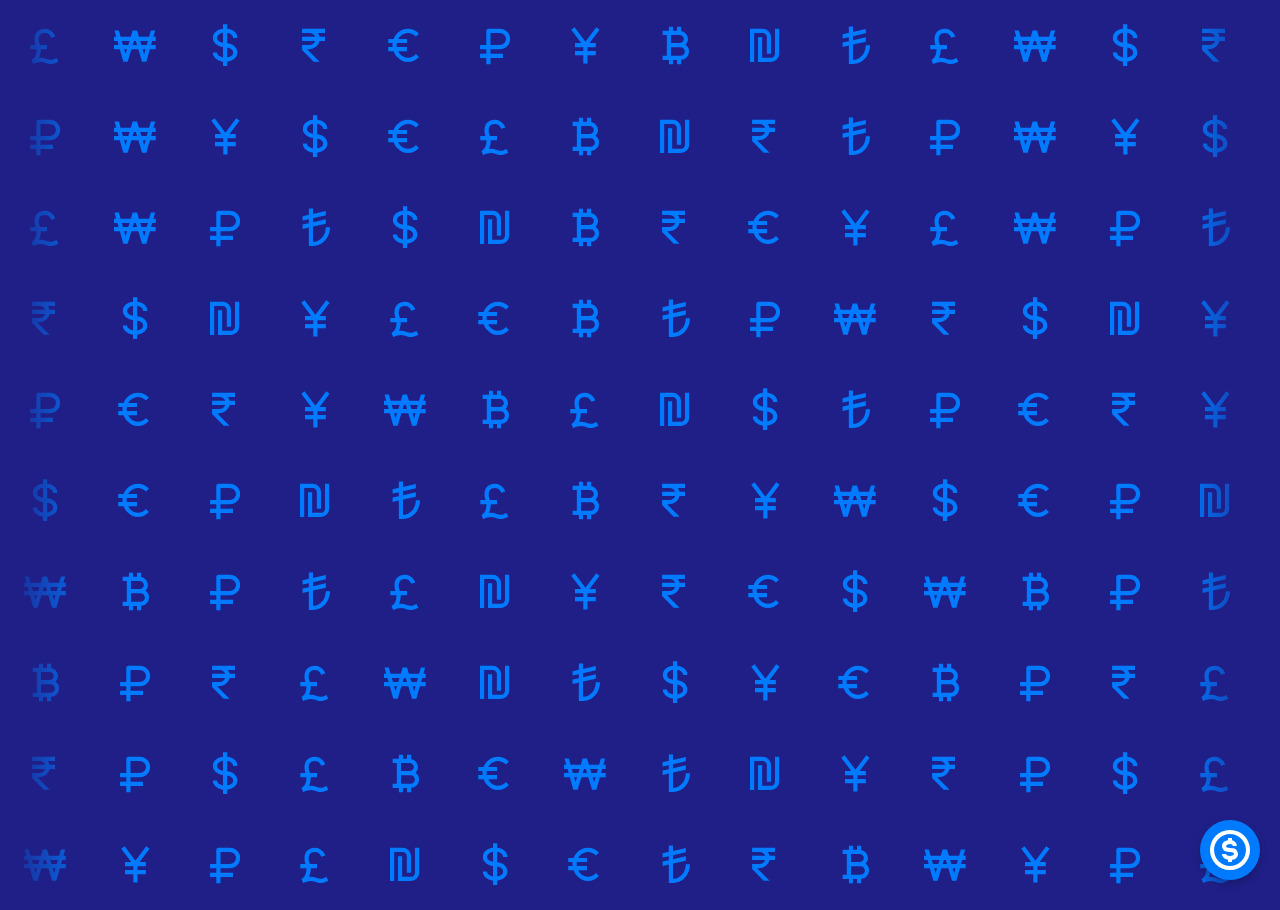
==== Fenny/templates/index.html @ af8201c7 "file add option but still ui needs to be fixed" ====
<!DOCTYPE html>
<html lang="en">

<head>
  <meta charset="UTF-8" />
  <meta name="viewport" content="width=device-width, initial-scale=1.0" />
  <title>Chatbot</title>
  <link href="https://unpkg.com/boxicons@2.1.4/css/boxicons.min.css" rel="stylesheet" />
  <link rel="stylesheet" href="../assets/css/styles.css" />
</head>

<body>
  <!-- Currency Container -->
  <div id="currencies-container" class="currencies-container"></div>

  <!-- Chatbot Toggle Button -->
  <button id="chatbot-toggle">
    <i class="bx bx-dollar-circle bx-lg"></i>
  </button>

  <!-- Chatbot Container -->
  <div id="chatbot" class="chatbot-container collapsed">
    <div class="chatbot-header">
      <span>Fenny</span>
      <div class="chatbot-controls">
        <!-- Maximize Button -->
        <button class="maximize-btn" id="maximize-btn">
          <i class="bx bx-plus"></i>
        </button>
        <!-- Minimize Button -->
        <button class="minimize-btn" id="minimize-btn">
          <i class="bx bx-chevron-down"></i>
        </button>
      </div>
    </div>

    <!-- Chat Messages -->
    <div class="chatbot-messages" id="message-box"></div>

    <!-- Input Area -->
    <div class="chatbot-input-area">
      <div class="input-container">
        <!-- File Upload Display -->
        <div id="file-upload-display" class="file-upload-display hidden">
          <div class="file-upload-content">
            <i class="bx bxs-file-pdf pdf-icon"></i>
            <button class="remove-file-btn" onclick="removeFile()">
              <i class='bx bxs-x-circle'></i>
            </button>
          </div>
          <div id="file-upload-progress" class="file-upload-progress hidden"></div>
        </div>

        <!-- File Upload Input -->
        <label for="file-upload" class="file-upload-icon">
          <i class="bx bxs-plus-circle"></i>
        </label>
        <input type="file" id="file-upload" class="file-input" accept="application/pdf" />

        <!-- Text Area -->
        <textarea class="message-input" id="message" placeholder="Type your message..."></textarea>

        <!-- Send Button -->
        <button class="send-btn" onclick="send()">
          <i class="bx bxs-chevrons-right"></i>
        </button>
      </div>
    </div>
  </div>

  <!-- Scripts -->
  <script src="../assets/js/script.js"></script>
  <script src="../assets/js/currencies.js"></script>
</body>

</html>
---- Fenny/assets/css/styles.css ----
/* General Reset */
* {
  box-sizing: border-box;
  margin: 0;
  padding: 0;
  font-family: system-ui, -apple-system, BlinkMacSystemFont, "Segoe UI", Roboto,
    Oxygen, Ubuntu, Cantarell, "Open Sans", "Helvetica Neue", sans-serif;
}

body {
  background: #1f1f87;
}

/* Chatbot Toggle Button */
#chatbot-toggle {
  position: fixed;
  bottom: 20px;
  right: 20px;
  width: 60px;
  height: 60px;
  border-radius: 50%;
  background: #007bff;
  color: white;
  border: none;
  display: flex;
  align-items: center;
  justify-content: center;
  cursor: pointer;
  box-shadow: 0 4px 8px rgba(0, 0, 0, 0.2);
  z-index: 10;
}

/* Chatbot Container */
.chatbot-container {
  position: fixed;
  bottom: 100px;
  right: 20px;
  width: 600px;
  height: 500px;
  background: rgba(255, 255, 255, 0.15);
  backdrop-filter: blur(15px);
  border: 2px solid rgba(255, 255, 255, 0.18);
  border-radius: 20px;
  overflow: hidden;
  transition: all 0.5s;
  box-shadow: 0 8px 32px rgba(0, 0, 0, 0.2);
  opacity: 1;
  z-index: 9;
}

.chatbot-container.maximized {
  width: 60%;
  height: 60%;
  bottom: 100px;
  right: 20px;
  border-radius: 20px;
}

.collapsed {
  width: 0;
  height: 0;
  opacity: 0;
}

/* Chatbot Header */
.chatbot-header {
  padding: 10px;
  background: #3d3d3d00;
  color: white;
  display: flex;
  justify-content: space-between;
  align-items: center;
}

/* Chatbot Messages */
.chatbot-messages {
  padding: 10px;
  height: calc(100% - 120px);
  overflow-y: auto;
}

/* Chatbot Input Area */
.chatbot-input-area {
  padding: 10px;
  background: rgba(0, 0, 0, 0);
}

.input-container {
  display: flex;
  align-items: end;
  border: 1px solid #ddd;
  border-radius: 20px;
  padding: 5px 10px;
  background: white;
}

.message-input {
  flex-grow: 1;
  /* Allows it to take available space in the container */
  border: none;
  padding: 10px;
  font-size: 14px;
  border-radius: 20px;
  background: transparent;
  resize: none;
  /* Prevents manual resizing by the user */
  overflow-y: auto;
  /* Enables vertical scrolling for long messages */
  max-height: 100px;
  /* Limits the height to prevent overflowing the UI */
  height: 40px;
  /* Initial height */
  width: 100%;
  /* Ensures it spans the container width */
}

.message-input:focus {
  outline: none;
  background: #f8f9fa;
  /* Optional: Add a subtle focus background */
}

.file-input {
  display: none;
}

.send-btn {
  border: none;
  background: none;
  font-size: 30px;
  color: #007bff;
  margin-left: 10px;
  cursor: pointer;
  transition: color 0.3s ease;
}

.send-btn:hover i {
  color: #0056b3;
}

.file-upload-icon {
  cursor: pointer;
  display: flow;
  margin-right: 10px;
  font-size: 30px;
  color: #007bff;
  /* Blue for file attachment */
  transition: color 0.3s ease;
}

.file-upload-icon:hover i {
  color: #0056b3;
  /* Darker blue on hover */
}

.file-input {
  display: none;
  /* Hide the default file input */
}


/* File Upload Display */
.file-upload-display {
  position: relative;
  display: flex;
  align-items: center;
  gap: 8px;
  padding: 4px 8px;
  background: rgba(255, 255, 255, 0);
  border-radius: 12px;
  box-shadow: 0 2px 4px rgba(0, 0, 0, 0.1);
  font-size: 14px;
  color: #333;
  margin-right: 10px;
}

.file-upload-display.hidden {
  display: none;
}

.pdf-icon {
  font-size: 24px;
  color: #e74c3c; /* Red for PDF icon */
}

/* File Upload Progress Bar */
.file-upload-progress {
  height: 5px;
  background: linear-gradient(to right, #007bff, #1f86ff);
  width: 0; /* Start with no progress */
  border-radius: 3px;
  transition: width 0.5s ease;
}

.file-upload-progress.hidden {
  display: none;
}

.file-upload-display {
  position: relative;
  display: flex;
  flex-direction: column;
  align-items: center;
  gap: 5px;
  padding: 10px;
  background: rgba(255, 255, 255, 0.8);
  border-radius: 12px;
  box-shadow: 0 2px 4px rgba(0, 0, 0, 0.1);
}

.file-upload-content {
  position: relative;
  display: flex;
  align-items: center;
}

.pdf-icon {
  font-size: 24px;
  color: #e74c3c; /* Red for PDF icon */
}

.remove-file-btn {
  position: absolute;
  top: -5px;
  right: -5px;
  background: none;
  border: none;
  font-size: 14px;
  color: #e74c3c; /* Red for remove */
  cursor: pointer;
}

.remove-file-btn:hover {
  color: #c0392b; /* Darker red on hover */
}


/* Hide default file input */
.file-input {
  display: none;
}

/* File Upload Icon Styling */
.file-upload-icon {
  cursor: pointer;
  font-size: 30px;
  color: #007bff; /* Blue for file attachment */
  margin-right: 10px;
}

.file-upload-icon:hover i {
  color: #0056b3; /* Darker blue on hover */
}


.chatbot-controls {
  display: flex;
  gap: 2px;
  /* Space between buttons */
}

.minimize-btn,
.maximize-btn {
  border: none;
  background: none;
  cursor: pointer;
  display: flex;
  align-items: center;
  justify-content: center;
}

.minimize-btn i {
  font-size: 24px;
  color: #ffc107;
  /* Yellow for minimise */
  transition: color 0.3s ease;
}

.minimize-btn:hover i {
  color: #e0a800;
  /* Darker yellow on hover */
}

.maximize-btn i {
  font-size: 24px;
  color: #28a745;
  /* Green for maximise */
  transition: color 0.3s ease;
}

.maximize-btn:hover i {
  color: #218838;
  /* Darker green on hover */
}



/* Apply bounce animation to the circle toggle button */
#chatbot-toggle {
  animation: bounce 2s infinite;
}

/* User message styling */
.chat-message-sent {
  background-color: #007bff;
  color: white;
  align-self: flex-end;
  border-radius: 20px;
  animation: fadeIn 0.3s ease-in;
}

/* Bot response styling */
.chat-message-received {
  background-color: #e6f2ff;
  color: black;
  align-self: flex-start;
  border-radius: 20px;
  max-width: 70%;
  margin: 8px 0;
  animation: fadeIn 0.3s ease-in;
}

/* Center alignment for chat message div */
.chat-message-div {
  display: flex;
  flex-direction: column;
  align-items: flex-start;
}


/* Ensure that messages scroll to the bottom */
#message-box {
  display: flex;
  flex-direction: column;
  align-items: flex-start;
  overflow-y: auto;
  padding: 10px;
}

/* Styling for the timestamp */
.timestamp {
  font-size: 10px;
  color: #aaa;
  position: absolute;
  bottom: -12px;
  right: 5px;
}

/* Timestamp Styling */
.chat-message-div {
  display: flex;
  flex-direction: column;
  align-items: flex-start;
  margin-bottom: 10px;
  position: relative;
}

.chat-message-sent,
.chat-message-received {
  padding: 10px 10px;
  border-radius: 20px;
  max-width: 70%;
  margin: 8px 0;
  animation: fadeIn 0.3s ease-in;
  position: relative;
  word-wrap: break-word;
  /* Ensure long words or URLs break into the next line */
  overflow-wrap: break-word;
  /* Additional support for breaking long words */
  white-space: pre-wrap;
  /* Preserve spaces and line breaks */
  position: relative;
}

/* Styling for the timestamp */
.timestamp {
  font-size: 10px;
  color: #aaa;
  position: absolute;
  bottom: -14px;
  right: 5px;
}

/* Scrolling Container */
.currency {
  overflow: hidden;
  padding: 20px 0;
  white-space: nowrap;
  position: relative;
}

.currency:before,
.currency:after {
  position: absolute;
  top: 0;
  width: 100px;
  height: 100%;
  content: "";
  z-index: 2;
}

.currency:before {
  left: 0;
  background: linear-gradient(to left, rgba(255, 255, 255, 0), #1f1f87);
}

.currency:after {
  right: 0;
  background: linear-gradient(to right, rgba(255, 255, 255, 0), #1f1f87);
}

/* Currency Slides */
.currency-slide {
  display: inline-flex;
  animation: slide 50s infinite linear;
}

.currency-slide i {
  font-size: 50px;
  margin: 0 20px;
  color: #007bff;
  transition: transform 0.2s, color 0.2s;
}

.currency-slide.reverse {
  animation-direction: reverse;
}

/* Hover Effects */
.currency-slide i:hover {
  transform: scale(1.8);
  color: var(--random-hover-color);
}


/* Fade-in effect for new messages */
@keyframes fadeIn {
  from {
    opacity: 0;
  }

  to {
    opacity: 1;
  }
}

/* Animation Keyframes */
@keyframes slide {
  from {
    transform: translateX(0);
  }

  to {
    transform: translateX(-50%);
  }
}

/* Bounce animation */
@keyframes bounce {

  0%,
  20%,
  50%,
  80%,
  100% {
    transform: translateY(0);
  }

  40% {
    transform: translateY(-10px);
  }

  60% {
    transform: translateY(-5px);
  }
}
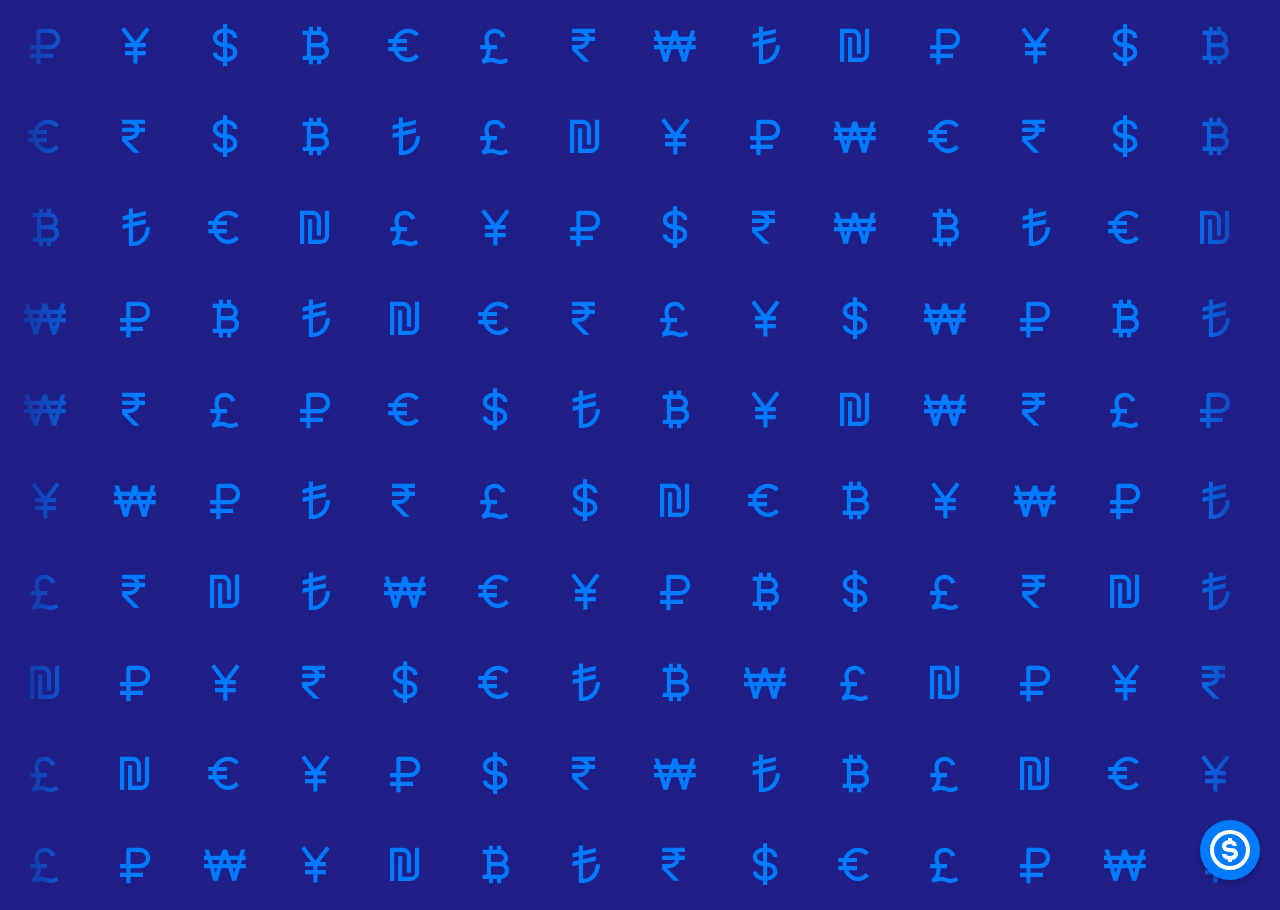
==== commit e8ac9865: "still stuck on frontend" ====
--- a/Fenny/templates/index.html
+++ b/Fenny/templates/index.html
@@ -4,24 +4,45 @@
 <head>
   <meta charset="UTF-8" />
   <meta name="viewport" content="width=device-width, initial-scale=1.0" />
-  <title>Chatbot</title>
+  <title>Financial Assistant Bot</title>
+  <link rel="icon" type="image/x-icon" href="../assets/images/pound.png" />
   <link href="https://unpkg.com/boxicons@2.1.4/css/boxicons.min.css" rel="stylesheet" />
   <link rel="stylesheet" href="../assets/css/styles.css" />
+  <link rel="stylesheet" href="../assets/css/responsive.css" />
+  <link rel="stylesheet" href="../assets/css/currency.css" />
 </head>
 
 <body>
   <!-- Currency Container -->
   <div id="currencies-container" class="currencies-container"></div>
-
   <!-- Chatbot Toggle Button -->
-  <button id="chatbot-toggle">
+  <div id="chatbot-toggle" class="circle-toggle">
     <i class="bx bx-dollar-circle bx-lg"></i>
-  </button>
-
+  </div>
+  <!-- Social Icons -->
+  <div class="social-icons hidden" id="social-icons">
+    <a href="https://github.com/yourusername" target="_blank" class="social-link">
+      <i class="bx bxl-github bx-border-circle"></i>
+    </a>
+    <a href="https://www.linkedin.com/in/yourusername" target="_blank" class="social-link">
+      <i class="bx bxl-linkedin bx-border-circle"></i>
+    </a>
+    <a href="path/to/your/resume.pdf" download class="social-link">
+      <i class="bx bxs-file-pdf bx-border-circle"></i>
+    </a>
+  </div>
   <!-- Chatbot Container -->
   <div id="chatbot" class="chatbot-container collapsed">
+    <!-- Header Section -->
     <div class="chatbot-header">
-      <span>Fenny</span>
+      <div class="header-left">
+        <!-- Glowing Icon and Title -->
+        <i class="bx bx-brain glowing-icon"></i>
+        <div class="header-text">
+          <span class="header-title">Fenny</span>
+          <span class="header-subtitle">- Your Personal Financial Assistant</span>
+        </div>
+      </div>
       <div class="chatbot-controls">
         <!-- Maximize Button -->
         <button class="maximize-btn" id="maximize-btn">
@@ -33,10 +54,8 @@
         </button>
       </div>
     </div>
-
     <!-- Chat Messages -->
     <div class="chatbot-messages" id="message-box"></div>
-
     <!-- Input Area -->
     <div class="chatbot-input-area">
       <div class="input-container">
@@ -45,10 +64,12 @@
           <div class="file-upload-content">
             <i class="bx bxs-file-pdf pdf-icon"></i>
             <button class="remove-file-btn" onclick="removeFile()">
-              <i class='bx bxs-x-circle'></i>
+              <i class="bx bxs-x-circle"></i>
             </button>
+            <div id="file-upload-progress" class="file-upload-progress hidden">
+              <span id="progress-percentage" class="progress-percentage">0%</span>
+            </div>
           </div>
-          <div id="file-upload-progress" class="file-upload-progress hidden"></div>
         </div>
 
         <!-- File Upload Input -->
@@ -73,4 +94,4 @@
   <script src="../assets/js/currencies.js"></script>
 </body>
 
-</html>
+</html>--- a/Fenny/assets/css/styles.css
+++ b/Fenny/assets/css/styles.css
@@ -30,13 +30,75 @@
   z-index: 10;
 }
 
+/* Social Icons Container */
+.social-icons {
+  position: fixed;
+  bottom: 20px;
+  right: 120px;
+  width: 120px;
+  height: 60px;
+  border-radius: 20%;
+  gap: 12px;
+  background: #00000000;
+  color: white;
+  border: none;
+  display: flex;
+  align-items: center;
+  justify-content: center;
+  cursor: pointer;
+  z-index: 10;
+  opacity: 0;
+  transform: translateX(-30px);
+  /* Start slightly hidden */
+  pointer-events: none;
+  transition: opacity 0.3s ease, transform 0.3s ease;
+  animation: bounce 2s infinite;
+}
+
+/* Show icons when visible */
+.social-icons.visible {
+  opacity: 1;
+  transform: translateX(0);
+  /* Slide into view */
+  pointer-events: auto;
+  /* Enable interaction */
+}
+
+/* Styling for individual social link icon */
+.social-icons a {
+  font-size: 30px;
+  color: white;
+  transition: transform 0.3s ease, color 0.3s ease;
+}
+
+.social-icons a:hover {
+  transform: scale(1.6);
+  /* Enlarge on hover */
+}
+
+/* Social Icon Colors */
+.social-icons .bxl-github:hover {
+  color: #98fa28;
+  /* GitHub color */
+}
+
+.social-icons .bxl-linkedin:hover {
+  color: #fefefe;
+  /* LinkedIn color */
+}
+
+.social-icons .bxs-file-pdf:hover {
+  color: #e74c3c;
+  /* PDF color */
+}
+
 /* Chatbot Container */
 .chatbot-container {
   position: fixed;
   bottom: 100px;
   right: 20px;
-  width: 600px;
-  height: 500px;
+  width: calc(52% - 140px);
+  height: calc(60% - 140px);
   background: rgba(255, 255, 255, 0.15);
   backdrop-filter: blur(15px);
   border: 2px solid rgba(255, 255, 255, 0.18);
@@ -49,8 +111,8 @@
 }
 
 .chatbot-container.maximized {
-  width: 60%;
-  height: 60%;
+  width: 80%;
+  height: 80%;
   bottom: 100px;
   right: 20px;
   border-radius: 20px;
@@ -62,26 +124,117 @@
   opacity: 0;
 }
 
-/* Chatbot Header */
+/* Chatbot Header Styling */
 .chatbot-header {
-  padding: 10px;
-  background: #3d3d3d00;
+  display: flex;
+  justify-content: space-between;
+  align-items: center;
+  padding: 8px;
   color: white;
-  display: flex;
-  justify-content: space-between;
-  align-items: center;
+  /* Text color */
+}
+
+/* Left Section: Icon and Text */
+.header-left {
+  display: flex;
+  align-items: center;
+}
+
+/* Glowing Icon Effect */
+.glowing-icon {
+  font-size: 40px;
+  /* Adjust size to fit well with the title */
+  margin-right: 10px;
+  /* Space between icon and title */
+  background: linear-gradient(180deg, #ff6ec4, #7873f5);
+  background-clip: text;
+  -webkit-text-fill-color: transparent;
+  animation: glow 2s infinite alternate;
+}
+
+/* Header Title and Subtitle */
+.header-content {
+  display: flex;
+  align-items: flex-start;
+  flex-direction: row;
+  flex-wrap: nowrap;
+  align-content: space-between;
+  justify-content: center;
+  flex-direction: row;
+  /* Stack title and subtitle vertically */
+}
+
+/* Header Text: Title and Subtitle */
+.header-text {
+  display: flex;
+  flex-direction: column;
+  /* Stack title and subtitle vertically */
+}
+
+.header-title {
+  font-size: 20px;
+  font-weight: bold;
+}
+
+.header-subtitle {
+  font-size: 14px;
+  font-style: italic;
+  color: #ccc;
+  /* Subtle color for subtitle */
+  margin-bottom: 12px;
+}
+
+/* Right Section: Controls */
+.chatbot-controls {
+  display: flex;
+  gap: 0px;
+  /* Space between buttons */
+}
+
+.minimize-btn,
+.maximize-btn {
+  border: none;
+  background: none;
+  cursor: pointer;
+  display: flex;
+  align-items: center;
+  justify-content: center;
+}
+
+.minimize-btn i {
+  font-size: 30px;
+  color: #8c8980;
+  /* Yellow for minimise */
+  transition: color 0.3s ease;
+}
+
+.minimize-btn:hover i {
+  color: #ffd900;
+  /* Darker yellow on hover */
+}
+
+.maximize-btn i {
+  font-size: 30px;
+  color: #8c8980;
+  /* Green for maximise */
+  transition: color 0.3s ease;
+}
+
+.maximize-btn:hover i {
+  color: #16b438;
+  /* Darker green on hover */
 }
 
 /* Chatbot Messages */
 .chatbot-messages {
-  padding: 10px;
-  height: calc(100% - 120px);
+  padding: 8px;
+  height: calc(100% - 140px);
   overflow-y: auto;
 }
 
 /* Chatbot Input Area */
 .chatbot-input-area {
-  padding: 10px;
+  padding: 8px;
   background: rgba(0, 0, 0, 0);
 }
 
@@ -108,7 +261,7 @@
   /* Enables vertical scrolling for long messages */
   max-height: 100px;
   /* Limits the height to prevent overflowing the UI */
-  height: 40px;
+  height: 42px;
   /* Initial height */
   width: 100%;
   /* Ensures it spans the container width */
@@ -118,10 +271,6 @@
   outline: none;
   background: #f8f9fa;
   /* Optional: Add a subtle focus background */
-}
-
-.file-input {
-  display: none;
 }
 
 .send-btn {
@@ -139,7 +288,7 @@
 }
 
 .file-upload-icon {
-  cursor: pointer;
+  cursor: cell;
   display: flow;
   margin-right: 10px;
   font-size: 30px;
@@ -158,142 +307,83 @@
   /* Hide the default file input */
 }
 
-
 /* File Upload Display */
 .file-upload-display {
+  display: flex;
+  align-items: center;
   position: relative;
-  display: flex;
-  align-items: center;
-  gap: 8px;
-  padding: 4px 8px;
-  background: rgba(255, 255, 255, 0);
-  border-radius: 12px;
-  box-shadow: 0 2px 4px rgba(0, 0, 0, 0.1);
-  font-size: 14px;
-  color: #333;
-  margin-right: 10px;
-}
-
-.file-upload-display.hidden {
-  display: none;
-}
-
-.pdf-icon {
-  font-size: 24px;
-  color: #e74c3c; /* Red for PDF icon */
-}
-
-/* File Upload Progress Bar */
-.file-upload-progress {
-  height: 5px;
-  background: linear-gradient(to right, #007bff, #1f86ff);
-  width: 0; /* Start with no progress */
-  border-radius: 3px;
-  transition: width 0.5s ease;
-}
-
-.file-upload-progress.hidden {
-  display: none;
-}
-
-.file-upload-display {
-  position: relative;
-  display: flex;
-  flex-direction: column;
-  align-items: center;
-  gap: 5px;
   padding: 10px;
   background: rgba(255, 255, 255, 0.8);
   border-radius: 12px;
   box-shadow: 0 2px 4px rgba(0, 0, 0, 0.1);
 }
 
+.file-upload-display.hidden {
+  display: none;
+}
+
+.pdf-icon {
+  font-size: 20px;
+  color: #e74c3c;
+  /* Red for PDF icon */
+  z-index: 3;
+}
+
+/* File Upload Progress Bar */
+.file-upload-progress {
+  position: absolute;
+  background: #0adf0e;
+  /* Semi-transparent blue */
+  z-index: 5;
+  /* Ensure it is below the icon but above the content background */
+  display: flex;
+  align-items: center;
+  justify-content: center;
+  border-radius: 12px;
+  transition: width 0.1s ease;
+  /* Smooth width transition */
+}
+
+.file-upload-progress.hidden {
+  display: none;
+}
+
+/* File Upload Content */
 .file-upload-content {
-  position: relative;
-  display: flex;
-  align-items: center;
-}
-
-.pdf-icon {
-  font-size: 24px;
-  color: #e74c3c; /* Red for PDF icon */
+  position: static;
+  /* Establish a positioning context for child elements */
+  display: flex;
+  align-items: center;
+  justify-content: flex-start;
+  border-radius: 12px;
+  overflow: hidden;
+  /* Ensures progress bar stays within bounds */
+  box-shadow: 0 2px 4px rgba(0, 0, 0, 0.1);
+}
+
+.progress-percentage {
+  font-size: 10px;
+  color: #0307fb;
+  font-weight: bold;
+  z-index: 4;
 }
 
 .remove-file-btn {
   position: absolute;
-  top: -5px;
-  right: -5px;
+  top: 0px;
+  right: 0px;
   background: none;
   border: none;
   font-size: 14px;
-  color: #e74c3c; /* Red for remove */
+  color: #731004;
+  /* Red for remove */
   cursor: pointer;
 }
 
 .remove-file-btn:hover {
-  color: #c0392b; /* Darker red on hover */
-}
-
-
-/* Hide default file input */
-.file-input {
-  display: none;
-}
-
-/* File Upload Icon Styling */
-.file-upload-icon {
-  cursor: pointer;
-  font-size: 30px;
-  color: #007bff; /* Blue for file attachment */
-  margin-right: 10px;
-}
-
-.file-upload-icon:hover i {
-  color: #0056b3; /* Darker blue on hover */
-}
-
-
-.chatbot-controls {
-  display: flex;
-  gap: 2px;
-  /* Space between buttons */
-}
-
-.minimize-btn,
-.maximize-btn {
-  border: none;
-  background: none;
-  cursor: pointer;
-  display: flex;
-  align-items: center;
-  justify-content: center;
-}
-
-.minimize-btn i {
-  font-size: 24px;
-  color: #ffc107;
-  /* Yellow for minimise */
-  transition: color 0.3s ease;
-}
-
-.minimize-btn:hover i {
-  color: #e0a800;
-  /* Darker yellow on hover */
-}
-
-.maximize-btn i {
-  font-size: 24px;
-  color: #28a745;
-  /* Green for maximise */
-  transition: color 0.3s ease;
-}
-
-.maximize-btn:hover i {
-  color: #218838;
-  /* Darker green on hover */
-}
-
-
+  color: #fd1b02;
+  /* Darker red on hover */
+}
 
 /* Apply bounce animation to the circle toggle button */
 #chatbot-toggle {
@@ -320,14 +410,6 @@
   animation: fadeIn 0.3s ease-in;
 }
 
-/* Center alignment for chat message div */
-.chat-message-div {
-  display: flex;
-  flex-direction: column;
-  align-items: flex-start;
-}
-
-
 /* Ensure that messages scroll to the bottom */
 #message-box {
   display: flex;
@@ -342,13 +424,12 @@
   font-size: 10px;
   color: #aaa;
   position: absolute;
-  bottom: -12px;
-  right: 5px;
+  bottom: -18px;
+  right: 6px;
 }
 
 /* Timestamp Styling */
 .chat-message-div {
-  display: flex;
   flex-direction: column;
   align-items: flex-start;
   margin-bottom: 10px;
@@ -357,10 +438,10 @@
 
 .chat-message-sent,
 .chat-message-received {
-  padding: 10px 10px;
+  padding: 8px 8px;
   border-radius: 20px;
   max-width: 70%;
-  margin: 8px 0;
+  margin: 20px 0;
   animation: fadeIn 0.3s ease-in;
   position: relative;
   word-wrap: break-word;
@@ -372,67 +453,6 @@
   position: relative;
 }
 
-/* Styling for the timestamp */
-.timestamp {
-  font-size: 10px;
-  color: #aaa;
-  position: absolute;
-  bottom: -14px;
-  right: 5px;
-}
-
-/* Scrolling Container */
-.currency {
-  overflow: hidden;
-  padding: 20px 0;
-  white-space: nowrap;
-  position: relative;
-}
-
-.currency:before,
-.currency:after {
-  position: absolute;
-  top: 0;
-  width: 100px;
-  height: 100%;
-  content: "";
-  z-index: 2;
-}
-
-.currency:before {
-  left: 0;
-  background: linear-gradient(to left, rgba(255, 255, 255, 0), #1f1f87);
-}
-
-.currency:after {
-  right: 0;
-  background: linear-gradient(to right, rgba(255, 255, 255, 0), #1f1f87);
-}
-
-/* Currency Slides */
-.currency-slide {
-  display: inline-flex;
-  animation: slide 50s infinite linear;
-}
-
-.currency-slide i {
-  font-size: 50px;
-  margin: 0 20px;
-  color: #007bff;
-  transition: transform 0.2s, color 0.2s;
-}
-
-.currency-slide.reverse {
-  animation-direction: reverse;
-}
-
-/* Hover Effects */
-.currency-slide i:hover {
-  transform: scale(1.8);
-  color: var(--random-hover-color);
-}
-
-
 /* Fade-in effect for new messages */
 @keyframes fadeIn {
   from {
@@ -473,4 +493,15 @@
   60% {
     transform: translateY(-5px);
   }
+}
+
+/* Glow Animation */
+@keyframes glow {
+  0% {
+    text-shadow: 0 0 5px #ff6ec4, 0 0 10px #7873f5, 0 0 15px #ff6ec4;
+  }
+
+  100% {
+    text-shadow: 0 0 20px #ff6ec4, 0 0 30px #7873f5, 0 0 40px #ff6ec4;
+  }
 }--- a/Fenny/assets/css/responsive.css
+++ b/Fenny/assets/css/responsive.css
@@ -0,0 +1,65 @@
+/* Mobile screens */
+@media (max-width: 767px) {
+  .chatbot-container {
+    width: 50%;
+    height: calc(60% - 140px);
+    bottom: 100px;
+    right: 5%;
+  }
+
+  .header-title {
+    font-size: 16px;
+  }
+
+  .header-subtitle {
+    font-size: 12px;
+  }
+
+  .header-content {
+    display: flex;
+    flex-direction: column;
+    /* Stack icon and text */
+    align-items: center;
+    text-align: center;
+  }
+
+  .chatbot-controls {
+    margin-left: auto;
+    margin-right: auto;
+  }
+
+  .message-input {
+    font-size: 12px;
+    /* Smaller font on mobile */
+    padding: 8px;
+  }
+
+  .file-upload-icon {
+    font-size: 25px;
+    /* Smaller icon on mobile */
+  }
+}
+
+/* Tablet screens */
+@media (min-width: 768px) and (max-width: 1024px) {
+  .chatbot-container {
+    width: calc(52% - 100px);
+    height: calc(60% - 140px);
+    bottom: 100px;
+    right: 2%;
+  }
+
+  .header-title {
+    font-size: 18px;
+  }
+
+  .header-subtitle {
+    font-size: 14px;
+  }
+
+  .message-input {
+    font-size: 14px;
+    /* Adjust for tablet screens */
+    padding: 10px;
+  }
+}
--- a/Fenny/assets/css/currency.css
+++ b/Fenny/assets/css/currency.css
@@ -0,0 +1,50 @@
+/* Scrolling Container */
+.currency {
+    overflow: hidden;
+    padding: 20px 0;
+    white-space: nowrap;
+    position: relative;
+}
+
+.currency:before,
+.currency:after {
+    position: absolute;
+    top: 0;
+    width: 100px;
+    height: 100%;
+    content: "";
+    z-index: 2;
+}
+
+.currency:before {
+    left: 0;
+    background: linear-gradient(to left, rgba(255, 255, 255, 0), #1f1f87);
+}
+
+.currency:after {
+    right: 0;
+    background: linear-gradient(to right, rgba(255, 255, 255, 0), #1f1f87);
+}
+
+/* Currency Slides */
+.currency-slide {
+    display: inline-flex;
+    animation: slide 50s infinite linear;
+}
+
+.currency-slide i {
+    font-size: 50px;
+    margin: 0 20px;
+    color: #007bff;
+    transition: transform 0.2s, color 0.2s;
+}
+
+.currency-slide.reverse {
+    animation-direction: reverse;
+}
+
+/* Hover Effects */
+.currency-slide i:hover {
+    transform: scale(1.8);
+    color: var(--random-hover-color);
+}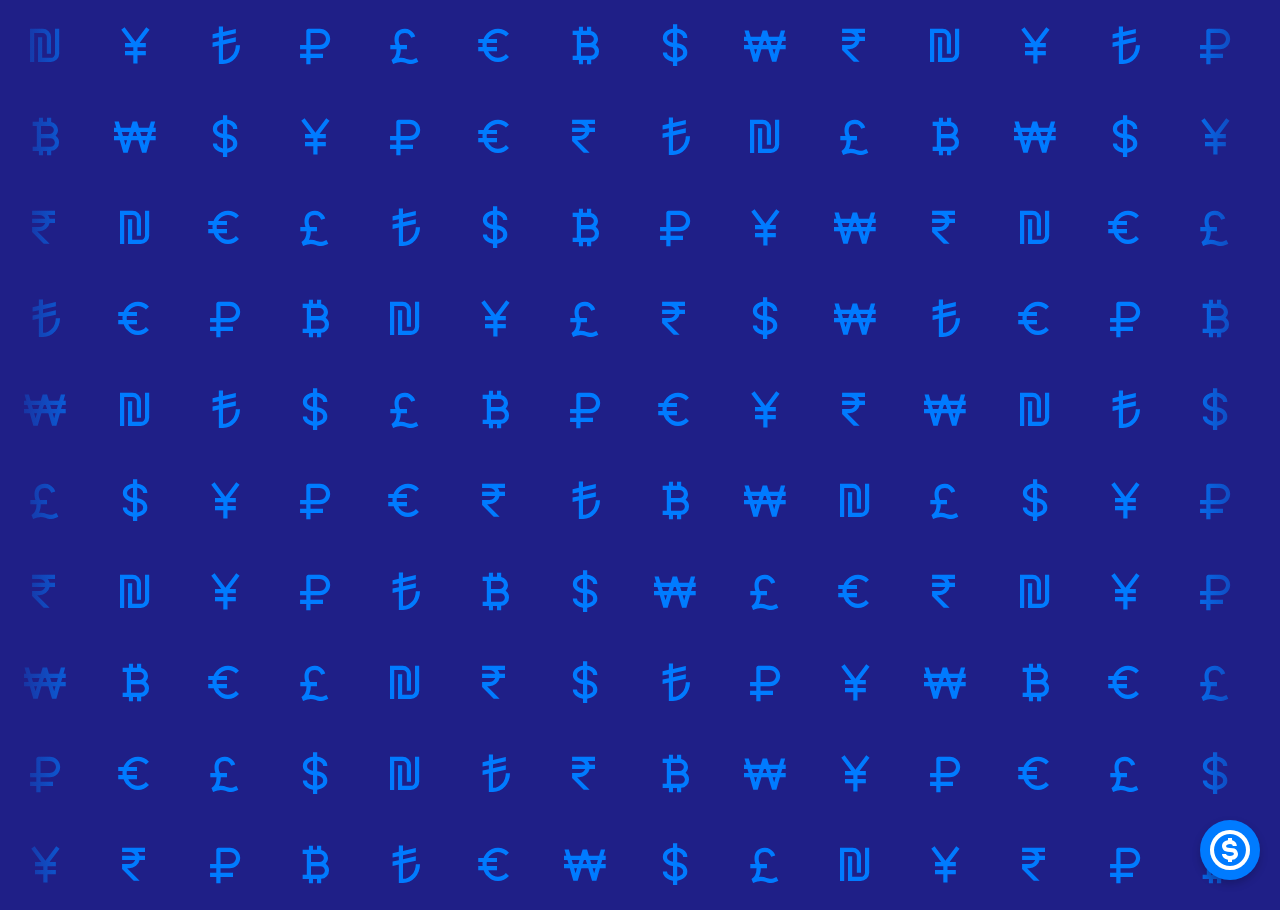
==== commit 566090f0: "want to implement file icon feature when file is being uploaded" ====
--- a/Fenny/templates/index.html
+++ b/Fenny/templates/index.html
@@ -21,10 +21,10 @@
   </div>
   <!-- Social Icons -->
   <div class="social-icons hidden" id="social-icons">
-    <a href="https://github.com/yourusername" target="_blank" class="social-link">
+    <a href="https://github.com/aktheroy" target="_blank" class="social-link">
       <i class="bx bxl-github bx-border-circle"></i>
     </a>
-    <a href="https://www.linkedin.com/in/yourusername" target="_blank" class="social-link">
+    <a href="https://www.linkedin.com/in/aktheroy" target="_blank" class="social-link">
       <i class="bx bxl-linkedin bx-border-circle"></i>
     </a>
     <a href="path/to/your/resume.pdf" download class="social-link">
--- a/Fenny/assets/css/styles.css
+++ b/Fenny/assets/css/styles.css
@@ -202,26 +202,26 @@
 }
 
 .minimize-btn i {
-  font-size: 30px;
+  font-size: 24px;
   color: #8c8980;
   /* Yellow for minimise */
   transition: color 0.3s ease;
 }
 
 .minimize-btn:hover i {
-  color: #ffd900;
+  color: #f7b11a;
   /* Darker yellow on hover */
 }
 
 .maximize-btn i {
-  font-size: 30px;
+  font-size: 24px;
   color: #8c8980;
   /* Green for maximise */
   transition: color 0.3s ease;
 }
 
 .maximize-btn:hover i {
-  color: #16b438;
+  color: #1ce73a;
   /* Darker green on hover */
 }
 
--- a/Fenny/assets/css/responsive.css
+++ b/Fenny/assets/css/responsive.css
@@ -1,7 +1,7 @@
 /* Mobile screens */
 @media (max-width: 767px) {
   .chatbot-container {
-    width: 50%;
+    width: 80%;
     height: calc(60% - 140px);
     bottom: 100px;
     right: 5%;
@@ -43,7 +43,7 @@
 /* Tablet screens */
 @media (min-width: 768px) and (max-width: 1024px) {
   .chatbot-container {
-    width: calc(52% - 100px);
+    width: calc(80% - 100px);
     height: calc(60% - 140px);
     bottom: 100px;
     right: 2%;
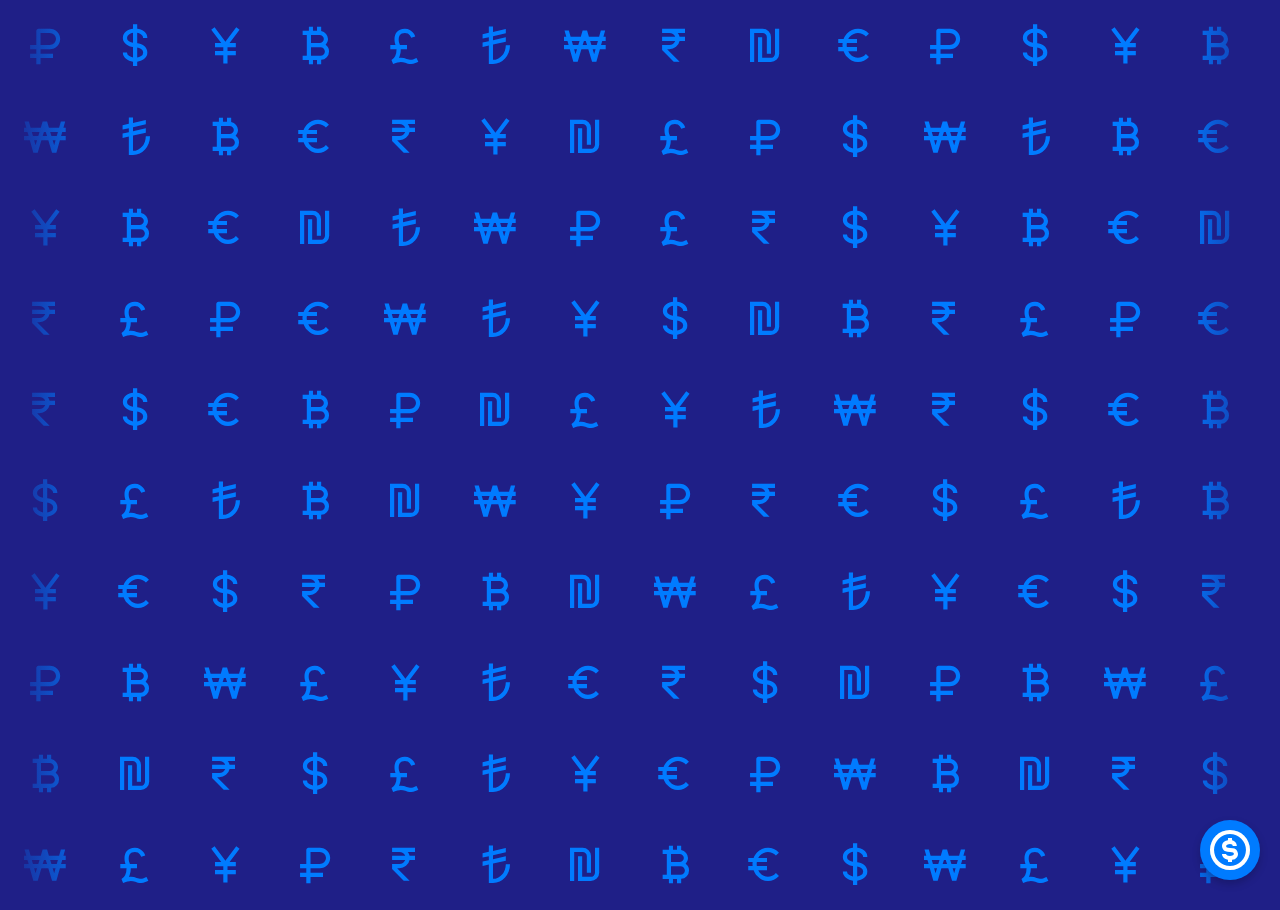
==== commit d9ad7dd0: "Revert "want to implement file icon feature when file is being uploaded" was done fix message upload" ====
--- a/Fenny/templates/index.html
+++ b/Fenny/templates/index.html
@@ -21,10 +21,10 @@
   </div>
   <!-- Social Icons -->
   <div class="social-icons hidden" id="social-icons">
-    <a href="https://github.com/aktheroy" target="_blank" class="social-link">
+    <a href="https://github.com/yourusername" target="_blank" class="social-link">
       <i class="bx bxl-github bx-border-circle"></i>
     </a>
-    <a href="https://www.linkedin.com/in/aktheroy" target="_blank" class="social-link">
+    <a href="https://www.linkedin.com/in/yourusername" target="_blank" class="social-link">
       <i class="bx bxl-linkedin bx-border-circle"></i>
     </a>
     <a href="path/to/your/resume.pdf" download class="social-link">
--- a/Fenny/assets/css/styles.css
+++ b/Fenny/assets/css/styles.css
@@ -202,26 +202,26 @@
 }
 
 .minimize-btn i {
-  font-size: 24px;
+  font-size: 30px;
   color: #8c8980;
   /* Yellow for minimise */
   transition: color 0.3s ease;
 }
 
 .minimize-btn:hover i {
-  color: #f7b11a;
+  color: #ffd900;
   /* Darker yellow on hover */
 }
 
 .maximize-btn i {
-  font-size: 24px;
+  font-size: 30px;
   color: #8c8980;
   /* Green for maximise */
   transition: color 0.3s ease;
 }
 
 .maximize-btn:hover i {
-  color: #1ce73a;
+  color: #16b438;
   /* Darker green on hover */
 }
 
--- a/Fenny/assets/css/responsive.css
+++ b/Fenny/assets/css/responsive.css
@@ -1,7 +1,7 @@
 /* Mobile screens */
 @media (max-width: 767px) {
   .chatbot-container {
-    width: 80%;
+    width: 50%;
     height: calc(60% - 140px);
     bottom: 100px;
     right: 5%;
@@ -43,7 +43,7 @@
 /* Tablet screens */
 @media (min-width: 768px) and (max-width: 1024px) {
   .chatbot-container {
-    width: calc(80% - 100px);
+    width: calc(52% - 100px);
     height: calc(60% - 140px);
     bottom: 100px;
     right: 2%;
